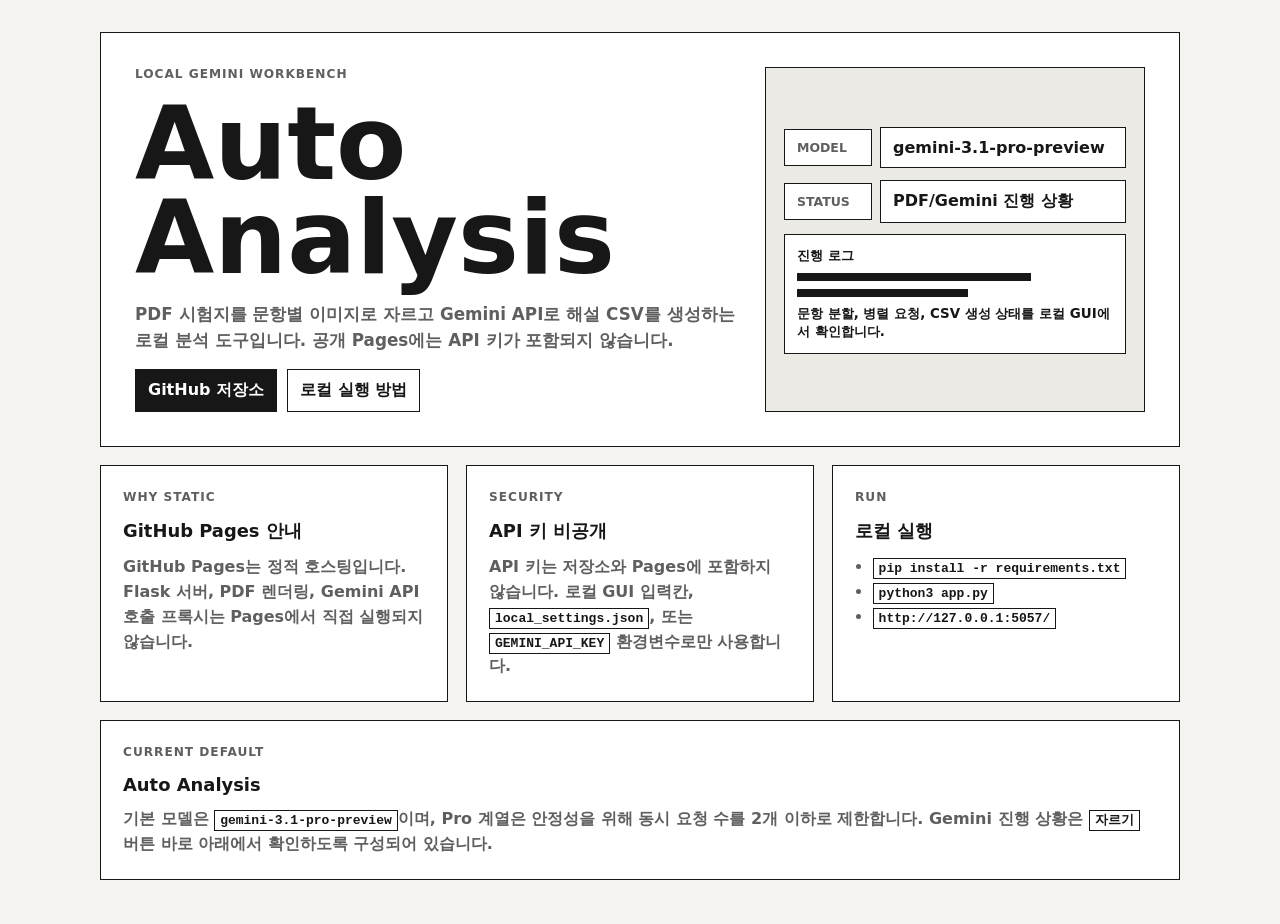
==== docs/index.html @ c295f864 "Initial Auto Analysis site" ====
<!DOCTYPE html>
<html lang="ko">
  <head>
    <meta charset="UTF-8" />
    <meta name="viewport" content="width=device-width, initial-scale=1.0" />
    <title>Auto Analysis</title>
    <style>
      :root {
        color-scheme: light;
        --ink: #171717;
        --muted: #5f5f5f;
        --line: #171717;
        --paper: #f5f4f0;
        --panel: #ffffff;
        --soft: #eceae4;
      }

      * {
        box-sizing: border-box;
      }

      body {
        margin: 0;
        background: var(--paper);
        color: var(--ink);
        font-family: ui-sans-serif, system-ui, -apple-system, BlinkMacSystemFont, "Segoe UI", sans-serif;
      }

      main {
        width: min(1080px, calc(100% - 32px));
        margin: 0 auto;
        padding: 32px 0 44px;
        display: grid;
        gap: 18px;
      }

      .hero,
      .panel {
        border: 1px solid var(--line);
        background: var(--panel);
      }

      .hero {
        min-height: 340px;
        display: grid;
        grid-template-columns: minmax(0, 1fr) minmax(280px, 380px);
        gap: 24px;
        align-items: stretch;
        padding: 34px;
      }

      .copy {
        display: grid;
        align-content: center;
        gap: 16px;
      }

      .eyebrow {
        margin: 0;
        color: var(--muted);
        font-size: 0.76rem;
        font-weight: 900;
        letter-spacing: 0.08em;
      }

      h1,
      h2,
      h3,
      p {
        margin: 0;
      }

      h1 {
        max-width: 9ch;
        font-size: clamp(3.2rem, 9vw, 6.4rem);
        line-height: 0.92;
        letter-spacing: 0;
      }

      .lead {
        max-width: 680px;
        color: var(--muted);
        font-size: 1.05rem;
        font-weight: 780;
        line-height: 1.55;
      }

      .mock {
        display: grid;
        align-content: center;
        gap: 10px;
        padding: 18px;
        border: 1px solid var(--line);
        background: var(--soft);
      }

      .mock-row {
        min-height: 44px;
        display: grid;
        grid-template-columns: 88px minmax(0, 1fr);
        gap: 8px;
        align-items: center;
      }

      .mock-row span,
      .mock-row strong,
      .badge,
      .button {
        border: 1px solid var(--line);
        background: #fff;
        padding: 10px 12px;
        font-weight: 850;
      }

      .mock-row span {
        color: var(--muted);
        font-size: 0.78rem;
      }

      .mock-row strong {
        overflow-wrap: anywhere;
      }

      .mock-log {
        min-height: 104px;
        border: 1px solid var(--line);
        background: #fff;
        padding: 12px;
        display: grid;
        align-content: start;
        gap: 8px;
        font-size: 0.84rem;
        font-weight: 850;
      }

      .mock-log i {
        display: block;
        height: 8px;
        background: var(--ink);
      }

      .mock-log i:nth-child(2) {
        width: 74%;
      }

      .mock-log i:nth-child(3) {
        width: 54%;
      }

      .grid {
        display: grid;
        grid-template-columns: repeat(3, minmax(0, 1fr));
        gap: 18px;
      }

      .panel {
        padding: 22px;
        display: grid;
        align-content: start;
        gap: 12px;
      }

      .panel h2,
      .panel h3 {
        font-size: 1.12rem;
      }

      .panel p,
      .panel li {
        color: var(--muted);
        font-weight: 760;
        line-height: 1.55;
      }

      .panel ul {
        margin: 0;
        padding-left: 1.1rem;
      }

      .actions {
        display: flex;
        flex-wrap: wrap;
        gap: 10px;
      }

      .button {
        color: var(--ink);
        text-decoration: none;
      }

      .button.primary {
        background: var(--ink);
        color: #fff;
      }

      code {
        padding: 2px 5px;
        border: 1px solid var(--line);
        background: #fff;
        color: var(--ink);
        font-weight: 850;
      }

      @media (max-width: 840px) {
        .hero,
        .grid {
          grid-template-columns: 1fr;
        }

        h1 {
          font-size: 3.8rem;
        }
      }
    </style>
  </head>
  <body>
    <main>
      <section class="hero">
        <div class="copy">
          <p class="eyebrow">LOCAL GEMINI WORKBENCH</p>
          <h1>Auto Analysis</h1>
          <p class="lead">
            PDF 시험지를 문항별 이미지로 자르고 Gemini API로 해설 CSV를 생성하는 로컬 분석 도구입니다.
            공개 Pages에는 API 키가 포함되지 않습니다.
          </p>
          <div class="actions">
            <a class="button primary" href="https://github.com/twotimeessgeo/auto-analysis">GitHub 저장소</a>
            <a class="button" href="https://github.com/twotimeessgeo/auto-analysis#local-run">로컬 실행 방법</a>
          </div>
        </div>
        <div class="mock" aria-label="Auto Analysis 진행 화면 예시">
          <div class="mock-row">
            <span>MODEL</span>
            <strong>gemini-3.1-pro-preview</strong>
          </div>
          <div class="mock-row">
            <span>STATUS</span>
            <strong>PDF/Gemini 진행 상황</strong>
          </div>
          <div class="mock-log">
            <strong>진행 로그</strong>
            <i></i>
            <i></i>
            <p>문항 분할, 병렬 요청, CSV 생성 상태를 로컬 GUI에서 확인합니다.</p>
          </div>
        </div>
      </section>

      <section class="grid">
        <article class="panel">
          <p class="eyebrow">WHY STATIC</p>
          <h2>GitHub Pages 안내</h2>
          <p>
            GitHub Pages는 정적 호스팅입니다. Flask 서버, PDF 렌더링, Gemini API 호출 프록시는 Pages에서 직접 실행되지 않습니다.
          </p>
        </article>
        <article class="panel">
          <p class="eyebrow">SECURITY</p>
          <h2>API 키 비공개</h2>
          <p>
            API 키는 저장소와 Pages에 포함하지 않습니다. 로컬 GUI 입력칸, <code>local_settings.json</code>, 또는
            <code>GEMINI_API_KEY</code> 환경변수로만 사용합니다.
          </p>
        </article>
        <article class="panel">
          <p class="eyebrow">RUN</p>
          <h2>로컬 실행</h2>
          <ul>
            <li><code>pip install -r requirements.txt</code></li>
            <li><code>python3 app.py</code></li>
            <li><code>http://127.0.0.1:5057/</code></li>
          </ul>
        </article>
      </section>

      <section class="panel">
        <p class="eyebrow">CURRENT DEFAULT</p>
        <h2>Auto Analysis</h2>
        <p>
          기본 모델은 <code>gemini-3.1-pro-preview</code>이며, Pro 계열은 안정성을 위해 동시 요청 수를 2개 이하로 제한합니다.
          Gemini 진행 상황은 <code>자르기</code> 버튼 바로 아래에서 확인하도록 구성되어 있습니다.
        </p>
      </section>
    </main>
  </body>
</html>
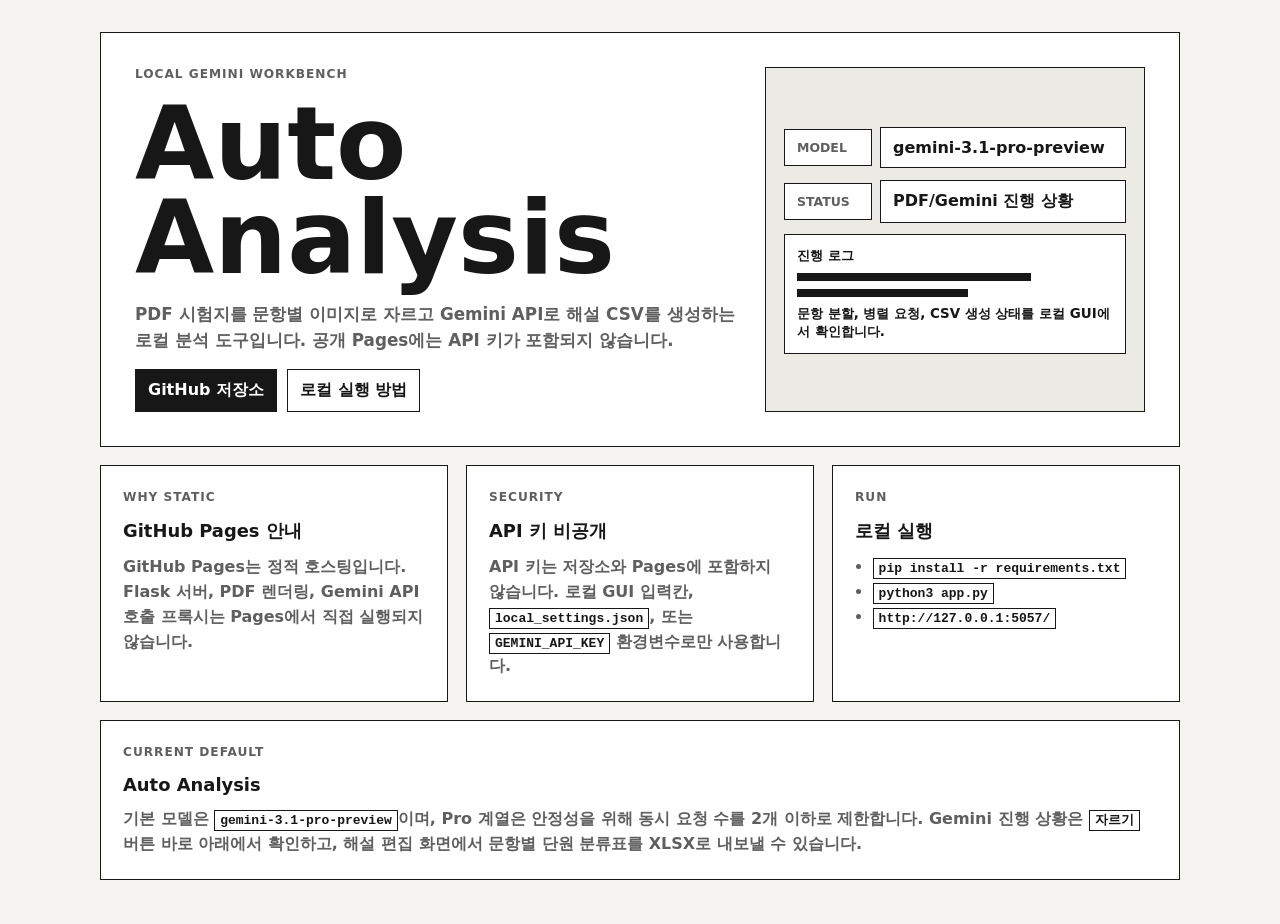
==== commit 26a47ab8: "Add question classification export" ====
--- a/docs/index.html
+++ b/docs/index.html
@@ -276,10 +276,10 @@
       <section class="panel">
         <p class="eyebrow">CURRENT DEFAULT</p>
         <h2>Auto Analysis</h2>
-        <p>
-          기본 모델은 <code>gemini-3.1-pro-preview</code>이며, Pro 계열은 안정성을 위해 동시 요청 수를 2개 이하로 제한합니다.
-          Gemini 진행 상황은 <code>자르기</code> 버튼 바로 아래에서 확인하도록 구성되어 있습니다.
-        </p>
+          <p>
+            기본 모델은 <code>gemini-3.1-pro-preview</code>이며, Pro 계열은 안정성을 위해 동시 요청 수를 2개 이하로 제한합니다.
+            Gemini 진행 상황은 <code>자르기</code> 버튼 바로 아래에서 확인하고, 해설 편집 화면에서 문항별 단원 분류표를 XLSX로 내보낼 수 있습니다.
+          </p>
       </section>
     </main>
   </body>
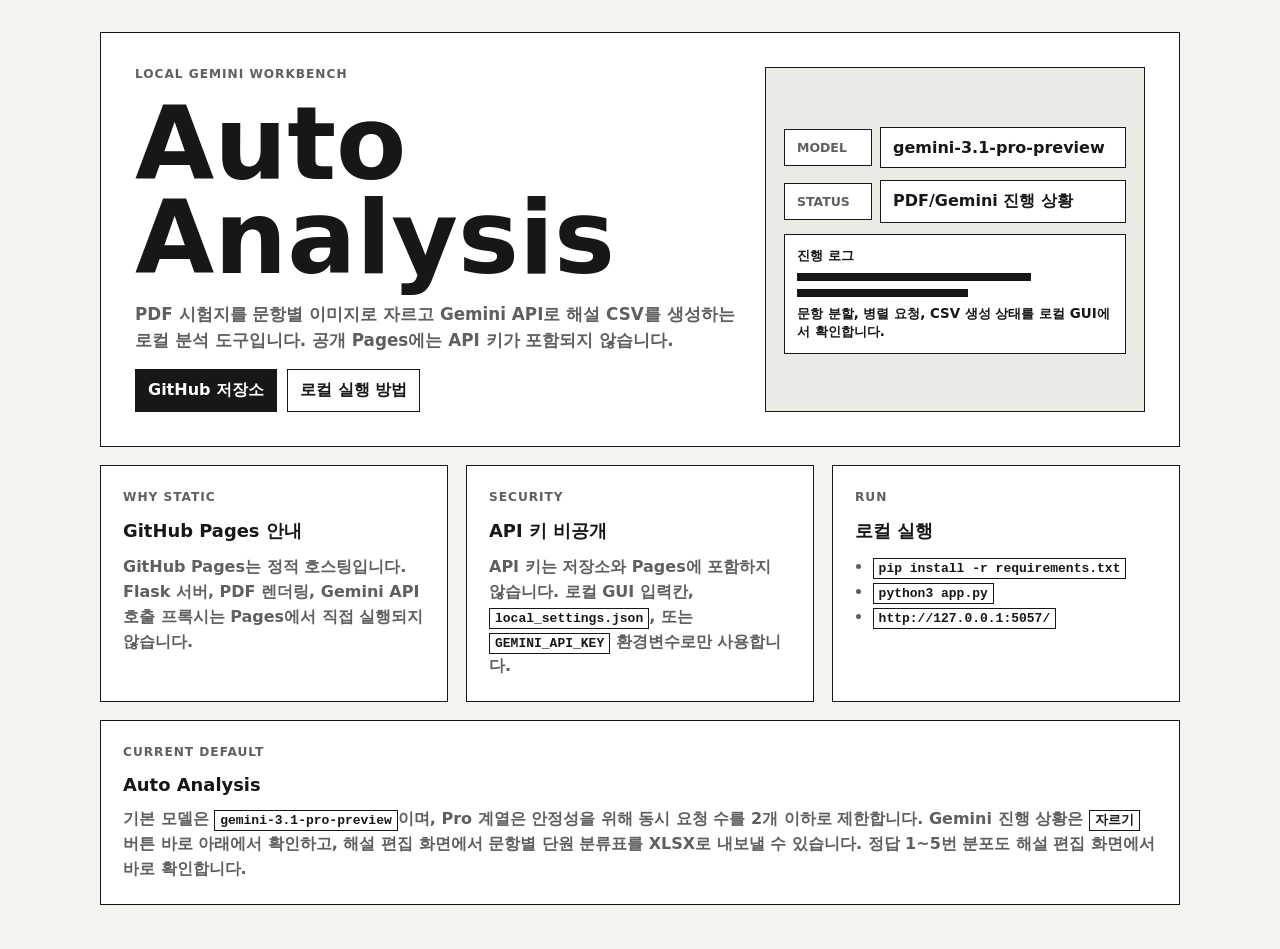
==== commit b1e0b405: "Add answer distribution summary" ====
--- a/docs/index.html
+++ b/docs/index.html
@@ -278,7 +278,8 @@
         <h2>Auto Analysis</h2>
           <p>
             기본 모델은 <code>gemini-3.1-pro-preview</code>이며, Pro 계열은 안정성을 위해 동시 요청 수를 2개 이하로 제한합니다.
-            Gemini 진행 상황은 <code>자르기</code> 버튼 바로 아래에서 확인하고, 해설 편집 화면에서 문항별 단원 분류표를 XLSX로 내보낼 수 있습니다.
+            Gemini 진행 상황은 <code>자르기</code> 버튼 바로 아래에서 확인하고, 해설 편집 화면에서 문항별 단원 분류표를
+            XLSX로 내보낼 수 있습니다. 정답 1~5번 분포도 해설 편집 화면에서 바로 확인합니다.
           </p>
       </section>
     </main>
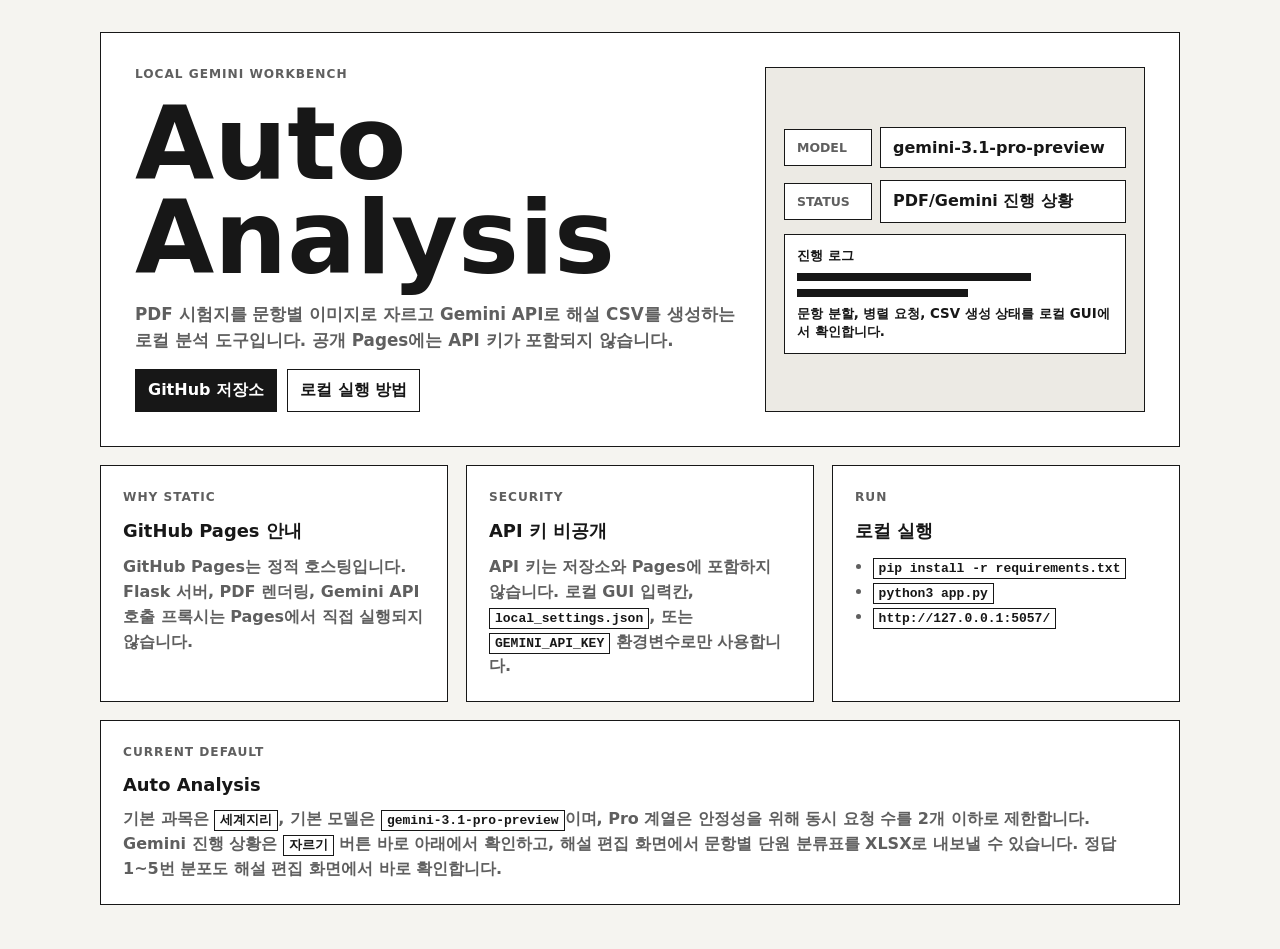
==== commit fc8c8d59: "Refine classification defaults and export format" ====
--- a/docs/index.html
+++ b/docs/index.html
@@ -277,7 +277,8 @@
         <p class="eyebrow">CURRENT DEFAULT</p>
         <h2>Auto Analysis</h2>
           <p>
-            기본 모델은 <code>gemini-3.1-pro-preview</code>이며, Pro 계열은 안정성을 위해 동시 요청 수를 2개 이하로 제한합니다.
+            기본 과목은 <code>세계지리</code>, 기본 모델은 <code>gemini-3.1-pro-preview</code>이며,
+            Pro 계열은 안정성을 위해 동시 요청 수를 2개 이하로 제한합니다.
             Gemini 진행 상황은 <code>자르기</code> 버튼 바로 아래에서 확인하고, 해설 편집 화면에서 문항별 단원 분류표를
             XLSX로 내보낼 수 있습니다. 정답 1~5번 분포도 해설 편집 화면에서 바로 확인합니다.
           </p>
